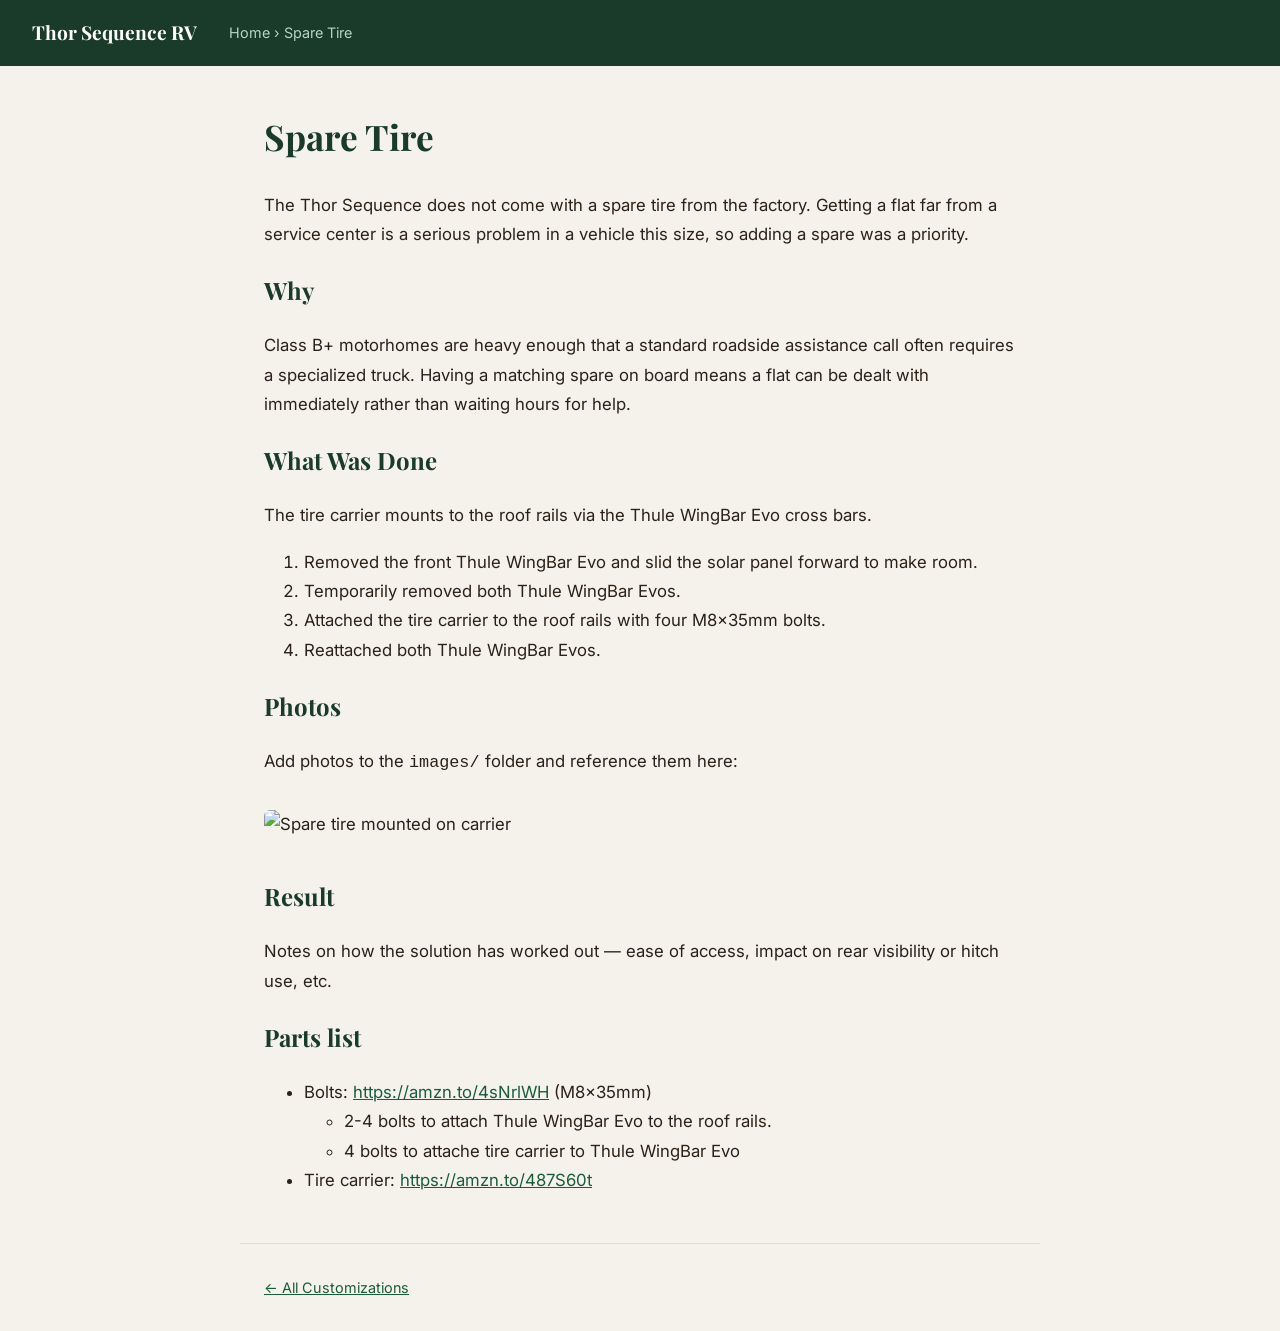
==== docs/customizations/spare-tire/index.html @ 50287f81 "#1 Savepoint" ====
<!DOCTYPE html>
<html lang="en">
<head>
  <meta charset="UTF-8">
  <meta name="viewport" content="width=device-width, initial-scale=1.0">
  <title>Spare Tire — Thor Sequence RV</title>
  <link rel="preconnect" href="https://fonts.googleapis.com">
  <link rel="preconnect" href="https://fonts.gstatic.com" crossorigin>
  <link href="https://fonts.googleapis.com/css2?family=Playfair+Display:ital,wght@0,400;0,700;1,400&family=Inter:wght@400;500&display=swap" rel="stylesheet">
  <link rel="stylesheet" href="../../assets/style.css">
</head>
<body>
  <header>
    <a href="../../index.html" class="site-title">Thor Sequence RV</a>
    <nav><a href="../../index.html">Home</a> › <span>Spare Tire</span></nav>
  </header>

  <main>
    <h1>Spare Tire</h1>
    <p>The Thor Sequence does not come with a spare tire from the factory. Getting a flat far from a service center is a serious problem in a vehicle this size, so adding a spare was a priority.</p>

<h2>Why</h2>

<p>Class B+ motorhomes are heavy enough that a standard roadside assistance call often requires a specialized truck. Having a matching spare on board means a flat can be dealt with immediately rather than waiting hours for help.</p>

<h2>What Was Done</h2>

<p>The tire carrier mounts to the roof rails via the Thule WingBar Evo cross bars.</p>

<ol>
<li>Removed the front Thule WingBar Evo and slid the solar panel forward to make room.</li>
<li>Temporarily removed both Thule WingBar Evos.</li>
<li>Attached the tire carrier to the roof rails with four M8x35mm bolts.</li>
<li>Reattached both Thule WingBar Evos.</li>
</ol>

<h2>Photos</h2>

<p>Add photos to the <code>images/</code> folder and reference them here:</p>

<img src="images/mounted.jpg" alt="Spare tire mounted on carrier">

<h2>Result</h2>

<p>Notes on how the solution has worked out — ease of access, impact on rear visibility or hitch use, etc.</p>

<h2>Parts list</h2>

<ul>
<li>Bolts: <a href="https://amzn.to/4sNrlWH">https://amzn.to/4sNrlWH</a> (M8x35mm)
  <ul>
  <li>2-4 bolts to attach Thule WingBar Evo to the roof rails.</li>
  <li>4 bolts to attache tire carrier to Thule WingBar Evo</li>
  </ul>
</li>
<li>Tire carrier: <a href="https://amzn.to/487S60t">https://amzn.to/487S60t</a></li>
</ul>
  </main>
  <footer>
    <p><a href="../../index.html">← All Customizations</a></p>
  </footer>
</body>
</html>
---- docs/assets/style.css ----
*, *::before, *::after { box-sizing: border-box; }

body {
  font-family: 'Inter', system-ui, sans-serif;
  font-size: 1.05rem;
  line-height: 1.75;
  color: #2a2218;
  background: #f5f2eb;
  margin: 0;
  padding: 0;
}

h1, h2, h3, h4 {
  font-family: 'Playfair Display', Georgia, serif;
}

header {
  background: #1a3a2a;
  color: #fff;
  padding: 1rem 2rem;
  display: flex;
  align-items: center;
  gap: 2rem;
}

.site-title {
  color: #fff;
  text-decoration: none;
  font-size: 1.2rem;
  font-weight: 700;
  white-space: nowrap;
  font-family: 'Playfair Display', Georgia, serif;
}

header nav {
  font-size: 0.9rem;
  color: #b8d4c0;
}

header nav a {
  color: #b8d4c0;
  text-decoration: none;
}

header nav a:hover {
  color: #fff;
}

/* Hero banner */
.hero {
  background: linear-gradient(135deg, #1a3a2a 0%, #2d5c3f 60%, #3a7050 100%);
  color: #fff;
  padding: 4rem 2rem;
  text-align: center;
}

.hero-tagline {
  font-family: 'Playfair Display', Georgia, serif;
  font-size: 1.6rem;
  font-weight: 400;
  font-style: italic;
  margin: 0 auto;
  max-width: 560px;
  opacity: 0.93;
  line-height: 1.5;
}

/* Hide the redundant h1 on pages that have a hero */
.hero + main > h1 {
  display: none;
}

main {
  max-width: 800px;
  margin: 2.5rem auto;
  padding: 0 1.5rem;
}

h1 { font-size: 2.2rem; margin-top: 0; color: #1a3a2a; }
h2 { font-size: 1.5rem; color: #1a3a2a; }
h3 { font-size: 1.2rem; color: #1a3a2a; }

a { color: #1a5c38; }
a:hover { color: #0d3320; }

img {
  max-width: 100%;
  height: auto;
  border-radius: 6px;
  margin: 1rem 0;
}

/* Cards grid */
.cards {
  display: grid;
  grid-template-columns: repeat(auto-fill, minmax(300px, 1fr));
  gap: 1.5rem;
  margin-top: 2rem;
}

.card {
  border: none;
  border-radius: 10px;
  background: #fff;
  box-shadow: 0 2px 10px rgba(0, 0, 0, 0.08);
  overflow: hidden;
  transition: box-shadow 0.2s ease, transform 0.2s ease;
  display: flex;
  flex-direction: column;
}

.card:hover {
  box-shadow: 0 8px 28px rgba(0, 0, 0, 0.14);
  transform: translateY(-3px);
}

.card-thumb {
  width: 100%;
  height: 200px;
  object-fit: cover;
  display: block;
  margin: 0;
  border-radius: 0;
}

.card-body {
  padding: 1.25rem 1.5rem;
  flex: 1;
}

.card h2 { margin: 0 0 0.25rem; font-size: 1.25rem; }
.card h2 a { text-decoration: none; color: #1a3a2a; }
.card h2 a:hover { text-decoration: underline; color: #1a5c38; }

.card-meta {
  font-size: 0.85rem;
  color: #777;
  margin: 0 0 0.75rem;
}

.tag {
  display: inline-block;
  background: #e8f0eb;
  color: #1a5c38;
  border-radius: 3px;
  padding: 0.1em 0.45em;
  font-size: 0.78rem;
  margin-left: 0.4em;
  font-weight: 500;
}

footer {
  max-width: 800px;
  margin: 3rem auto 2rem;
  padding: 1rem 1.5rem 0;
  font-size: 0.9rem;
  border-top: 1px solid #ddd;
  color: #666;
}

footer a { color: #1a5c38; }

@media (max-width: 640px) {
  header { flex-direction: column; align-items: flex-start; gap: 0.5rem; }
  h1 { font-size: 1.7rem; }
  .hero { padding: 2.5rem 1.5rem; }
  .hero-tagline { font-size: 1.25rem; }
  .cards { grid-template-columns: 1fr; }
}
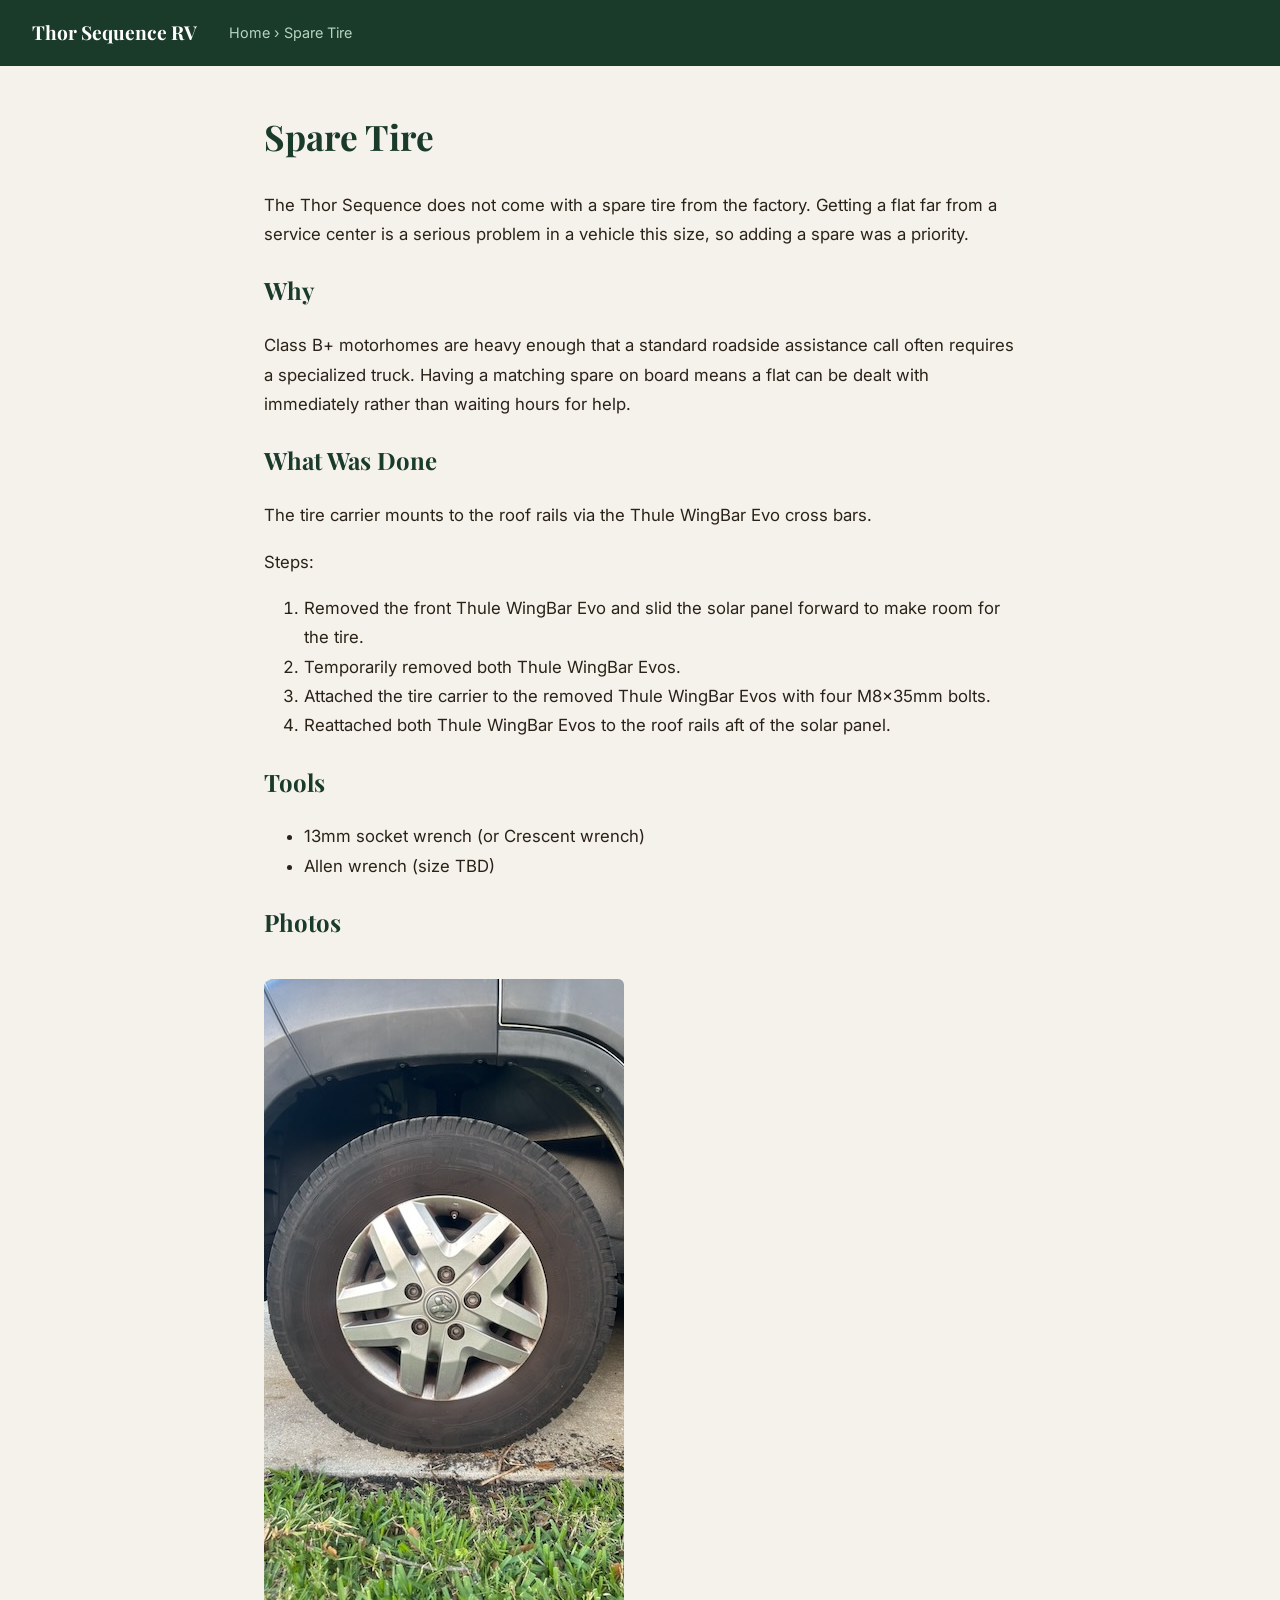
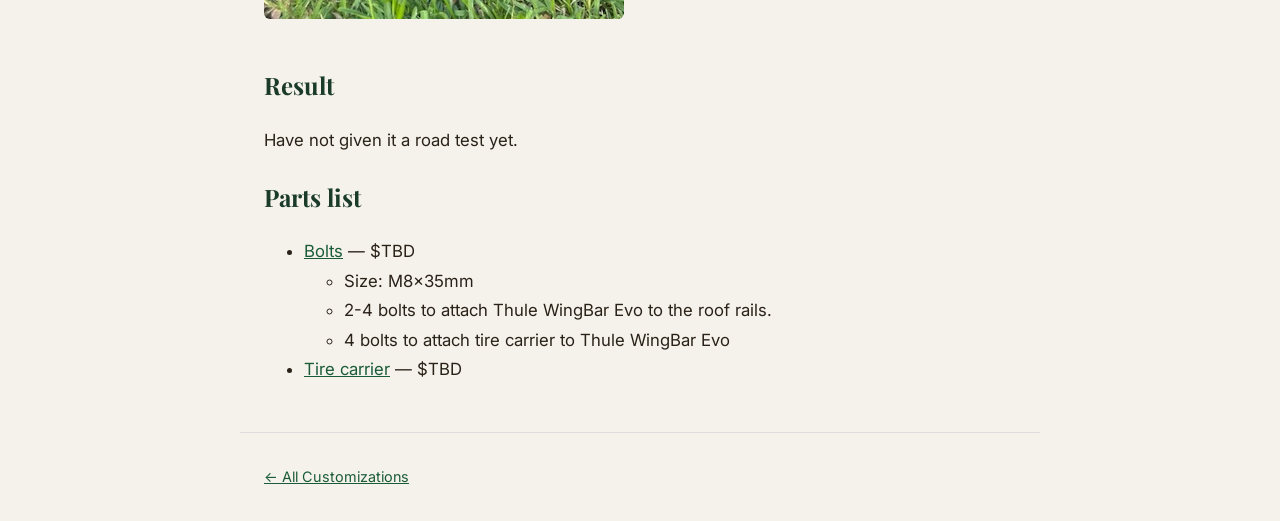
==== commit 23fb3494: "#1 Initial site" ====
--- a/docs/customizations/spare-tire/index.html
+++ b/docs/customizations/spare-tire/index.html
@@ -27,33 +27,41 @@
 
 <p>The tire carrier mounts to the roof rails via the Thule WingBar Evo cross bars.</p>
 
+<p>Steps:</p>
+
 <ol>
-<li>Removed the front Thule WingBar Evo and slid the solar panel forward to make room.</li>
+<li>Removed the front Thule WingBar Evo and slid the solar panel forward to make room for the tire.</li>
 <li>Temporarily removed both Thule WingBar Evos.</li>
-<li>Attached the tire carrier to the roof rails with four M8x35mm bolts.</li>
-<li>Reattached both Thule WingBar Evos.</li>
+<li>Attached the tire carrier to the removed Thule WingBar Evos with four M8x35mm bolts.</li>
+<li>Reattached both Thule WingBar Evos to the roof rails aft of the solar panel.</li>
 </ol>
+
+<h2>Tools</h2>
+
+<ul>
+<li>13mm socket wrench (or Crescent wrench)</li>
+<li>Allen wrench (size TBD)</li>
+</ul>
 
 <h2>Photos</h2>
 
-<p>Add photos to the <code>images/</code> folder and reference them here:</p>
-
-<img src="images/mounted.jpg" alt="Spare tire mounted on carrier">
+<img src="images/tire.jpeg" alt="Spare tire mounted on carrier">
 
 <h2>Result</h2>
 
-<p>Notes on how the solution has worked out — ease of access, impact on rear visibility or hitch use, etc.</p>
+<p>Have not given it a road test yet.</p>
 
 <h2>Parts list</h2>
 
 <ul>
-<li>Bolts: <a href="https://amzn.to/4sNrlWH">https://amzn.to/4sNrlWH</a> (M8x35mm)
+<li><a href="https://amzn.to/4sNrlWH">Bolts</a> — $TBD
   <ul>
+  <li>Size: M8x35mm</li>
   <li>2-4 bolts to attach Thule WingBar Evo to the roof rails.</li>
-  <li>4 bolts to attache tire carrier to Thule WingBar Evo</li>
+  <li>4 bolts to attach tire carrier to Thule WingBar Evo</li>
   </ul>
 </li>
-<li>Tire carrier: <a href="https://amzn.to/487S60t">https://amzn.to/487S60t</a></li>
+<li><a href="https://amzn.to/487S60t">Tire carrier</a> — $TBD</li>
 </ul>
   </main>
   <footer>
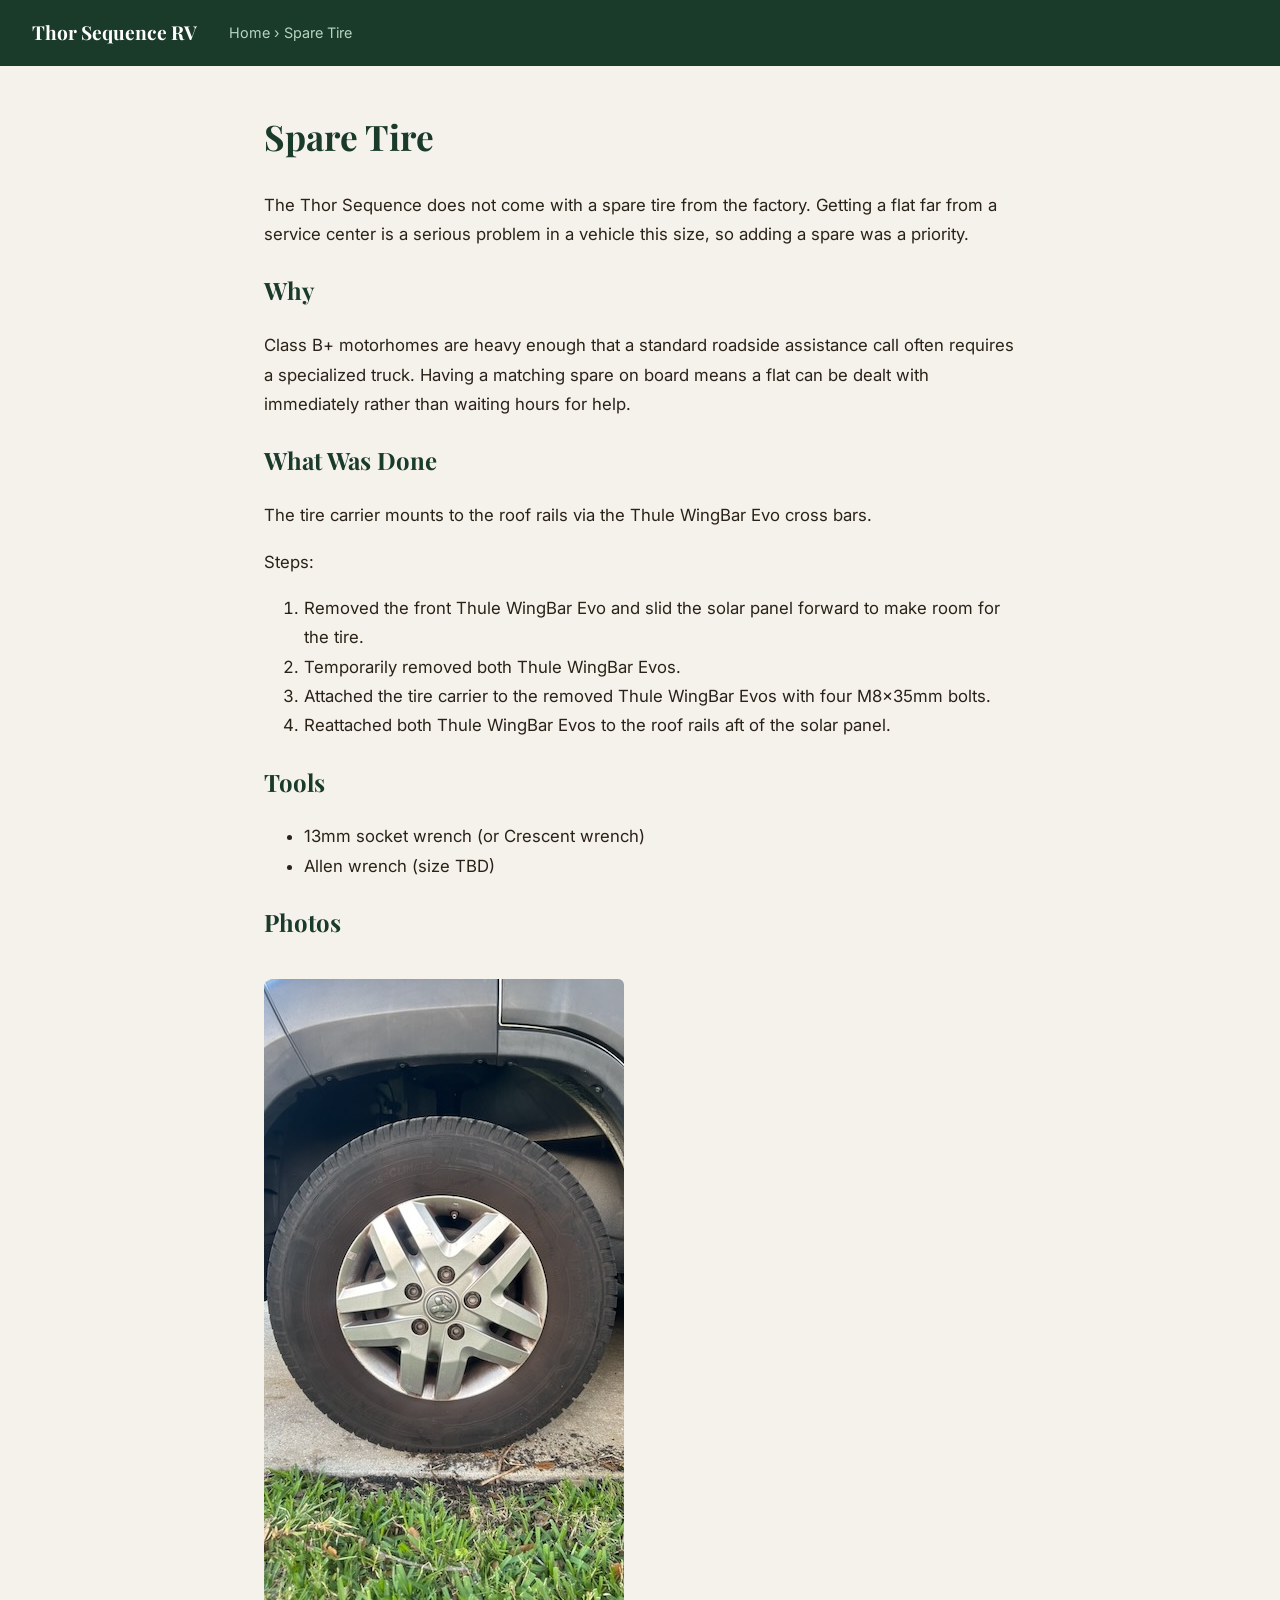
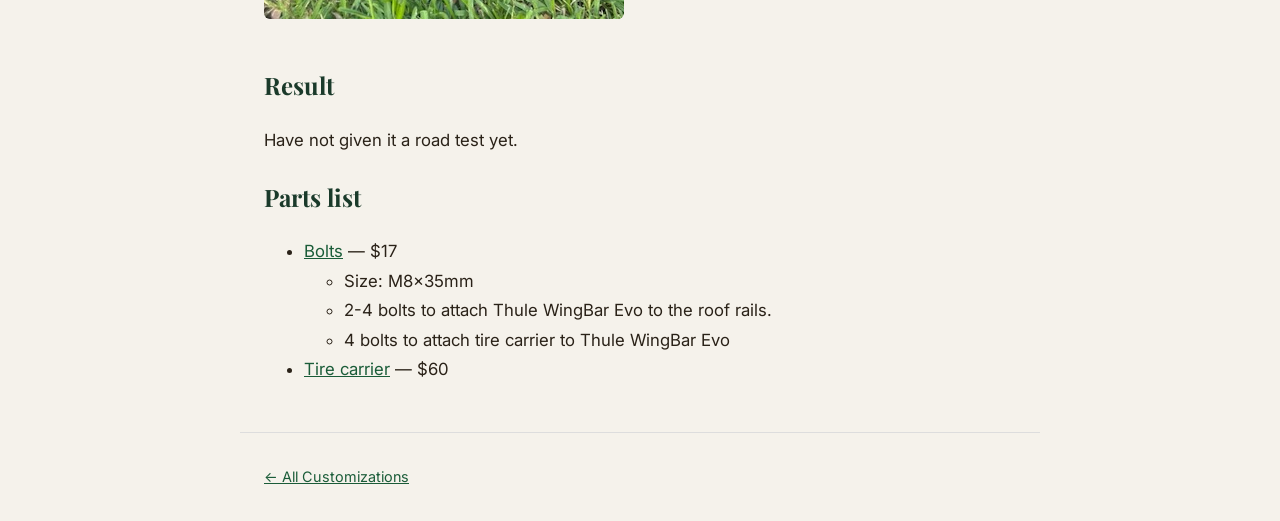
==== commit 318e1d0b: "#1 Savepoint" ====
--- a/docs/customizations/spare-tire/index.html
+++ b/docs/customizations/spare-tire/index.html
@@ -30,22 +30,22 @@
 <p>Steps:</p>
 
 <ol>
-<li>Removed the front Thule WingBar Evo and slid the solar panel forward to make room for the tire.</li>
-<li>Temporarily removed both Thule WingBar Evos.</li>
-<li>Attached the tire carrier to the removed Thule WingBar Evos with four M8x35mm bolts.</li>
-<li>Reattached both Thule WingBar Evos to the roof rails aft of the solar panel.</li>
+  <li>Removed the front Thule WingBar Evo and slid the solar panel forward to make room for the tire.</li>
+  <li>Temporarily removed both Thule WingBar Evos.</li>
+  <li>Attached the tire carrier to the removed Thule WingBar Evos with four M8x35mm bolts.</li>
+  <li>Reattached both Thule WingBar Evos to the roof rails aft of the solar panel.</li>
 </ol>
 
 <h2>Tools</h2>
 
 <ul>
-<li>13mm socket wrench (or Crescent wrench)</li>
-<li>Allen wrench (size TBD)</li>
+  <li>13mm socket wrench (or Crescent wrench)</li>
+  <li>Allen wrench (size TBD)</li>
 </ul>
 
 <h2>Photos</h2>
 
-<img src="images/tire.jpeg" alt="Spare tire mounted on carrier">
+<p><img src="images/tire.jpeg" alt="Spare tire mounted on carrier"></p>
 
 <h2>Result</h2>
 
@@ -54,14 +54,14 @@
 <h2>Parts list</h2>
 
 <ul>
-<li><a href="https://amzn.to/4sNrlWH">Bolts</a> — $TBD
-  <ul>
-  <li>Size: M8x35mm</li>
-  <li>2-4 bolts to attach Thule WingBar Evo to the roof rails.</li>
-  <li>4 bolts to attach tire carrier to Thule WingBar Evo</li>
-  </ul>
-</li>
-<li><a href="https://amzn.to/487S60t">Tire carrier</a> — $TBD</li>
+  <li><a href="https://amzn.to/4sNrlWH">Bolts</a> — $17
+    <ul>
+      <li>Size: M8x35mm</li>
+      <li>2-4 bolts to attach Thule WingBar Evo to the roof rails.</li>
+      <li>4 bolts to attach tire carrier to Thule WingBar Evo</li>
+    </ul>
+  </li>
+  <li><a href="https://amzn.to/487S60t">Tire carrier</a> — $60</li>
 </ul>
   </main>
   <footer>
